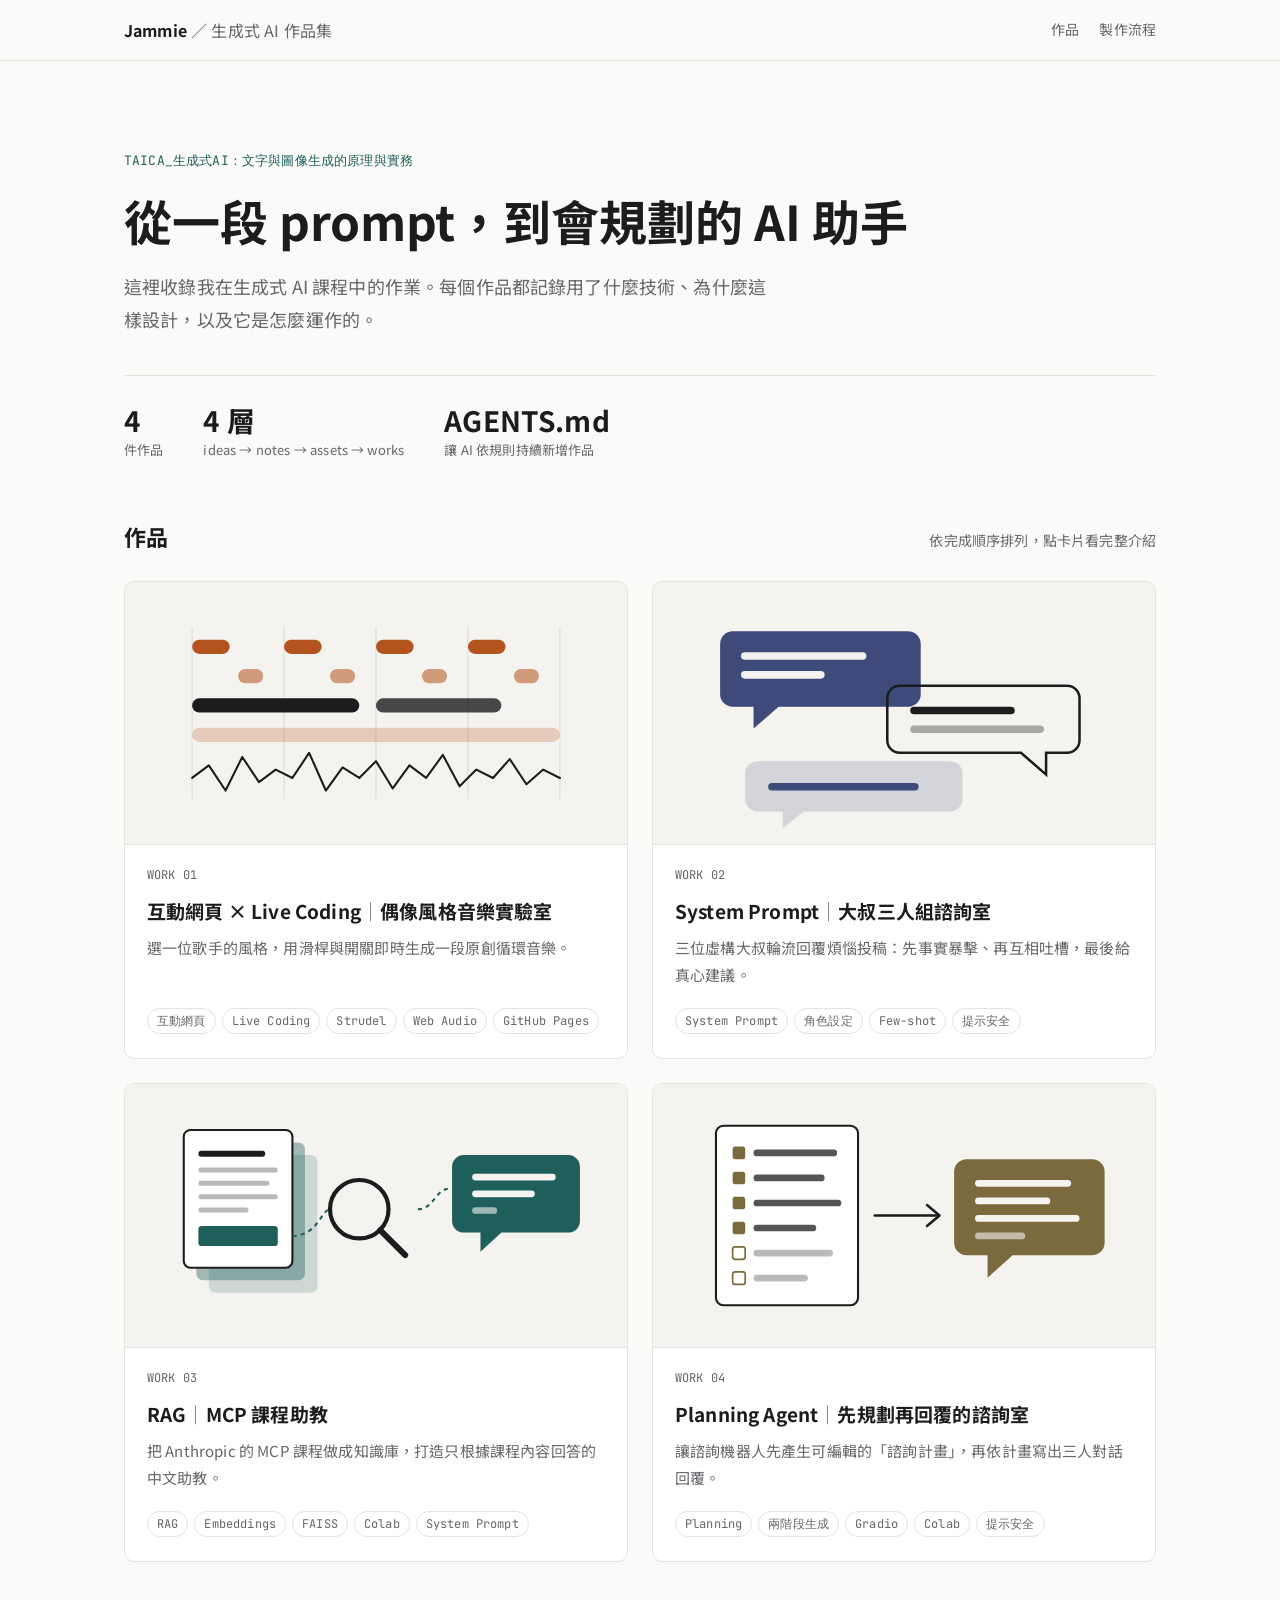
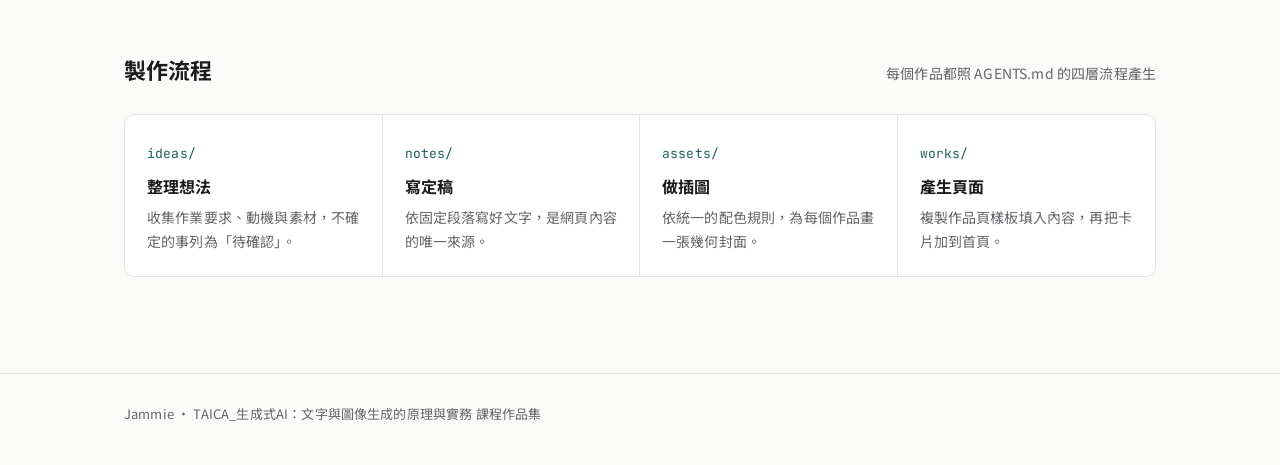
==== index.html @ bafc73a8 "Add files via upload" ====
<!doctype html>
<html lang="zh-Hant">
<head>
  <meta charset="utf-8">
  <meta name="viewport" content="width=device-width, initial-scale=1">
  <title>Jammie 的生成式 AI 作品集</title>
  <meta name="description" content="Jammie 在 TAICA 生成式AI 課程中的作業作品集：System Prompt、RAG、Planning Agent 與互動網頁。">
  <link rel="icon" href="assets/img/favicon.svg" type="image/svg+xml">
  <link rel="preconnect" href="https://fonts.googleapis.com">
  <link rel="preconnect" href="https://fonts.gstatic.com" crossorigin>
  <link href="https://fonts.googleapis.com/css2?family=JetBrains+Mono:wght@400;500&family=Noto+Sans+TC:wght@400;500;700&display=swap" rel="stylesheet">
  <link rel="stylesheet" href="assets/css/style.css">
</head>
<body>
  <header class="site-header">
    <div class="wrap">
      <a class="brand" href="index.html">Jammie <span>／ 生成式 AI 作品集</span></a>
      <nav class="nav" aria-label="主選單">
        <a href="#works">作品</a>
        <a href="#process">製作流程</a>
      </nav>
    </div>
  </header>

  <main>
    <section class="intro wrap">
      <p class="eyebrow">TAICA_生成式AI：文字與圖像生成的原理與實務</p>
      <h1>從一段 prompt，到會規劃的 AI 助手</h1>
      <p class="lead">這裡收錄我在生成式 AI 課程中的作業。每個作品都記錄用了什麼技術、為什麼這樣設計，以及它是怎麼運作的。</p>
      <div class="stats">
        <div><strong data-count="works">4</strong><span>件作品</span></div>
        <div><strong>4 層</strong><span>ideas → notes → assets → works</span></div>
        <div><strong>AGENTS.md</strong><span>讓 AI 依規則持續新增作品</span></div>
      </div>
    </section>

    <section id="works" class="wrap">
      <div class="section-head">
        <h2>作品</h2>
        <p>依完成順序排列，點卡片看完整介紹</p>
      </div>
      <div class="grid">
<!-- WORKS:START -->
        <a class="card" href="works/01-strudel-idol-music-lab.html">
          <img src="assets/img/01-strudel-idol-music-lab-cover.svg" alt="" width="1200" height="630" loading="lazy">
          <div class="card-body">
            <span class="card-no">WORK 01</span>
            <h3>互動網頁 × Live Coding<span class="sep">｜</span>偶像風格音樂實驗室</h3>
            <p>選一位歌手的風格，用滑桿與開關即時生成一段原創循環音樂。</p>
            <ul class="tags"><li><span class="tag">互動網頁</span></li><li><span class="tag">Live Coding</span></li><li><span class="tag">Strudel</span></li><li><span class="tag">Web Audio</span></li><li><span class="tag">GitHub Pages</span></li></ul>
          </div>
        </a>
        <a class="card" href="works/02-system-prompt-advice-room.html">
          <img src="assets/img/02-system-prompt-advice-room-cover.svg" alt="" width="1200" height="630" loading="lazy">
          <div class="card-body">
            <span class="card-no">WORK 02</span>
            <h3>System Prompt<span class="sep">｜</span>大叔三人組諮詢室</h3>
            <p>三位虛構大叔輪流回覆煩惱投稿：先事實暴擊、再互相吐槽，最後給真心建議。</p>
            <ul class="tags"><li><span class="tag">System Prompt</span></li><li><span class="tag">角色設定</span></li><li><span class="tag">Few-shot</span></li><li><span class="tag">提示安全</span></li></ul>
          </div>
        </a>
        <a class="card" href="works/03-rag-mcp-tutor.html">
          <img src="assets/img/03-rag-mcp-tutor-cover.svg" alt="" width="1200" height="630" loading="lazy">
          <div class="card-body">
            <span class="card-no">WORK 03</span>
            <h3>RAG<span class="sep">｜</span>MCP 課程助教</h3>
            <p>把 Anthropic 的 MCP 課程做成知識庫，打造只根據課程內容回答的中文助教。</p>
            <ul class="tags"><li><span class="tag">RAG</span></li><li><span class="tag">Embeddings</span></li><li><span class="tag">FAISS</span></li><li><span class="tag">Colab</span></li><li><span class="tag">System Prompt</span></li></ul>
          </div>
        </a>
        <a class="card" href="works/04-planning-agent-advice-room.html">
          <img src="assets/img/04-planning-agent-advice-room-cover.svg" alt="" width="1200" height="630" loading="lazy">
          <div class="card-body">
            <span class="card-no">WORK 04</span>
            <h3>Planning Agent<span class="sep">｜</span>先規劃再回覆的諮詢室</h3>
            <p>讓諮詢機器人先產生可編輯的「諮詢計畫」，再依計畫寫出三人對話回覆。</p>
            <ul class="tags"><li><span class="tag">Planning</span></li><li><span class="tag">兩階段生成</span></li><li><span class="tag">Gradio</span></li><li><span class="tag">Colab</span></li><li><span class="tag">提示安全</span></li></ul>
          </div>
        </a>
<!-- WORKS:END -->
      </div>
    </section>

    <section id="process" class="process wrap">
      <div class="section-head">
        <h2>製作流程</h2>
        <p>每個作品都照 AGENTS.md 的四層流程產生</p>
      </div>
      <ol class="steps">
        <li><code>ideas/</code><h3>整理想法</h3><p>收集作業要求、動機與素材，不確定的事列為「待確認」。</p></li>
        <li><code>notes/</code><h3>寫定稿</h3><p>依固定段落寫好文字，是網頁內容的唯一來源。</p></li>
        <li><code>assets/</code><h3>做插圖</h3><p>依統一的配色規則，為每個作品畫一張幾何封面。</p></li>
        <li><code>works/</code><h3>產生頁面</h3><p>複製作品頁樣板填入內容，再把卡片加到首頁。</p></li>
      </ol>
    </section>
  </main>

  <footer class="site-footer">
    <div class="wrap">
      <p>Jammie ・ TAICA_生成式AI：文字與圖像生成的原理與實務 課程作品集</p>
    </div>
  </footer>
</body>
</html>
---- assets/css/style.css ----
/* 全站唯一樣式檔。顏色一律使用 :root 變數（規則見 AGENTS.md 第 5 節）。 */

:root {
  --bg: #fafaf8;
  --surface: #ffffff;
  --ink: #1c1c1e;
  --muted: #66666b;
  --line: #e4e3df;
  --accent: #1f5f5b;
  --accent-soft: #e6efed;
  --code-bg: #f3f2ee;
  --measure: 720px;
  --wide: 1080px;
  --radius: 10px;
  --font: "Noto Sans TC", system-ui, -apple-system, "PingFang TC", "Microsoft JhengHei", sans-serif;
  --mono: "JetBrains Mono", ui-monospace, SFMono-Regular, Menlo, monospace;
}

@media (prefers-color-scheme: dark) {
  :root:not([data-theme="light"]) {
    --bg: #141415;
    --surface: #1c1c1e;
    --ink: #ececea;
    --muted: #a1a1a6;
    --line: #2e2e31;
    --accent: #6fb5ae;
    --accent-soft: #1e2d2c;
    --code-bg: #202022;
  }
}
:root[data-theme="dark"] {
  --bg: #141415;
  --surface: #1c1c1e;
  --ink: #ececea;
  --muted: #a1a1a6;
  --line: #2e2e31;
  --accent: #6fb5ae;
  --accent-soft: #1e2d2c;
  --code-bg: #202022;
}

* { box-sizing: border-box; }
html { -webkit-text-size-adjust: 100%; }
body {
  margin: 0;
  background: var(--bg);
  color: var(--ink);
  font-family: var(--font);
  font-size: 16px;
  line-height: 1.8;
  letter-spacing: 0.01em;
}
img { max-width: 100%; height: auto; display: block; }
a { color: var(--accent); text-underline-offset: 3px; }
a:hover { text-decoration-thickness: 2px; }
:focus-visible { outline: 2px solid var(--accent); outline-offset: 3px; border-radius: 4px; }

.wrap { max-width: var(--wide); margin: 0 auto; padding: 0 24px; }
.wrap-narrow { max-width: calc(var(--measure) + 48px); margin: 0 auto; padding: 0 24px; }

/* ---------- 頁首與頁尾 ---------- */
.site-header { border-bottom: 1px solid var(--line); background: var(--bg); position: sticky; top: 0; z-index: 10; }
.site-header .wrap { display: flex; align-items: center; justify-content: space-between; height: 60px; gap: 16px; }
.brand { color: var(--ink); text-decoration: none; font-weight: 700; white-space: nowrap; }
.brand span { color: var(--muted); font-weight: 400; }
.back, .nav a { color: var(--muted); text-decoration: none; font-size: 14px; white-space: nowrap; }
.back:hover, .nav a:hover { color: var(--ink); }
.nav { display: flex; gap: 20px; }

.site-footer { border-top: 1px solid var(--line); margin-top: 96px; padding: 28px 0 40px; color: var(--muted); font-size: 13px; }
.site-footer p { margin: 0; }

/* ---------- 標籤與按鈕 ---------- */
.tags { list-style: none; padding: 0; margin: 0; display: flex; flex-wrap: wrap; gap: 6px; }
.tag {
  display: inline-block;
  font-family: var(--mono);
  font-size: 12px;
  line-height: 1;
  padding: 6px 9px;
  border: 1px solid var(--line);
  border-radius: 999px;
  color: var(--muted);
  background: var(--surface);
}
.btn {
  display: inline-flex; align-items: center; gap: 6px;
  padding: 9px 16px;
  border: 1px solid var(--ink);
  border-radius: 999px;
  color: var(--ink);
  text-decoration: none;
  font-size: 14px;
  font-weight: 500;
}
.btn:hover { background: var(--ink); color: var(--bg); }

/* ---------- 首頁 ---------- */
.intro { padding-top: 88px; padding-bottom: 56px; }
.eyebrow { font-family: var(--mono); font-size: 13px; color: var(--accent); margin: 0 0 18px; }
.intro h1 { font-size: clamp(32px, 5vw, 48px); line-height: 1.25; margin: 0 0 20px; letter-spacing: 0; max-width: 20em; text-wrap: balance; }
.intro p.lead { font-size: 18px; color: var(--muted); max-width: 36em; margin: 0; }
.stats { display: flex; gap: 40px; margin-top: 40px; padding-top: 28px; border-top: 1px solid var(--line); flex-wrap: wrap; }
.stats div { display: flex; flex-direction: column; }
.stats strong { font-size: 28px; line-height: 1.2; }
.stats span { font-size: 13px; color: var(--muted); }

.section-head { display: flex; align-items: baseline; justify-content: space-between; margin: 0 0 24px; gap: 16px; }
.section-head h2 { font-size: 22px; margin: 0; }
.section-head p { margin: 0; color: var(--muted); font-size: 14px; }

.grid { display: grid; grid-template-columns: repeat(2, minmax(0, 1fr)); gap: 24px; }
.card {
  display: flex; flex-direction: column;
  background: var(--surface);
  border: 1px solid var(--line);
  border-radius: var(--radius);
  overflow: hidden;
  color: inherit;
  text-decoration: none;
  transition: border-color .2s, transform .2s;
}
.card:hover { border-color: var(--ink); transform: translateY(-2px); }
.card img { aspect-ratio: 1200 / 630; object-fit: cover; border-bottom: 1px solid var(--line); }
.card-body { padding: 20px 22px 24px; display: flex; flex-direction: column; gap: 10px; flex: 1; }
.card-no { font-family: var(--mono); font-size: 12px; color: var(--muted); }
.card h3 { font-size: 19px; line-height: 1.45; margin: 0; }
.card h3 .sep { color: var(--muted); font-weight: 400; }
.card p { margin: 0; color: var(--muted); font-size: 15px; }
.card .tags { margin-top: auto; padding-top: 6px; }

.process { margin-top: 88px; }
.steps { list-style: none; padding: 0; margin: 0; display: grid; grid-template-columns: repeat(4, minmax(0, 1fr)); gap: 0; border: 1px solid var(--line); border-radius: var(--radius); background: var(--surface); }
.steps li { padding: 22px; border-right: 1px solid var(--line); }
.steps li:last-child { border-right: 0; }
.steps code { font-family: var(--mono); font-size: 13px; color: var(--accent); }
.steps h3 { margin: 6px 0 6px; font-size: 16px; }
.steps p { margin: 0; color: var(--muted); font-size: 14px; line-height: 1.7; }

/* ---------- 作品頁 ---------- */
.work-hero { padding-top: 64px; }
.work-no { font-family: var(--mono); font-size: 13px; color: var(--accent); margin: 0 0 14px; }
.work-hero h1 { font-size: clamp(28px, 4.4vw, 40px); line-height: 1.3; margin: 18px 0 14px; }
.work-hero h1 .sep { color: var(--muted); font-weight: 400; }
.lede { font-size: 18px; color: var(--muted); margin: 0; }
.links { display: flex; flex-wrap: wrap; gap: 10px; margin: 24px 0 0; }
.cover { margin-top: 40px; margin-bottom: 0; }
.cover img { border: 1px solid var(--line); border-radius: var(--radius); }

.prose { margin-top: 16px; }
.prose h2 { font-size: 21px; margin: 56px 0 14px; padding-top: 4px; }
.prose h3 { font-size: 17px; margin: 28px 0 8px; }
.prose p, .prose li { color: var(--ink); }
.prose ul, .prose ol { padding-left: 1.4em; }
.prose li + li { margin-top: 6px; }
.prose strong { font-weight: 700; }
.prose code { font-family: var(--mono); font-size: .88em; background: var(--code-bg); padding: 2px 6px; border-radius: 4px; }
.prose pre {
  background: var(--code-bg);
  border: 1px solid var(--line);
  border-radius: var(--radius);
  padding: 16px 18px;
  overflow-x: auto;
  font-size: 13.5px;
  line-height: 1.7;
}
.prose pre code { background: none; padding: 0; font-size: inherit; white-space: pre; }
.prose blockquote { margin: 20px 0; padding: 4px 0 4px 18px; border-left: 3px solid var(--accent); color: var(--muted); }
.table-wrap { overflow-x: auto; }
.prose table { width: 100%; border-collapse: collapse; font-size: 15px; margin: 8px 0; }
.prose th, .prose td { text-align: left; padding: 10px 12px; border-bottom: 1px solid var(--line); vertical-align: top; }
.prose th { font-weight: 500; color: var(--muted); font-size: 13px; }
.prose td:first-child { white-space: nowrap; font-weight: 500; }

/* 對話範例：三人對話等 */
.dialogue { background: var(--surface); border: 1px solid var(--line); border-radius: var(--radius); padding: 18px 20px; margin: 12px 0; }
.dialogue p { margin: 0; }
.dialogue p + p { margin-top: 6px; }
.dialogue .who { font-family: var(--mono); font-size: 13px; color: var(--accent); margin-right: 6px; }
.dialogue .q { color: var(--muted); padding-bottom: 10px; margin-bottom: 10px; border-bottom: 1px dashed var(--line); }

.pager { display: grid; grid-template-columns: 1fr 1fr; gap: 16px; margin-top: 72px; }
.pager a { display: block; padding: 16px 18px; border: 1px solid var(--line); border-radius: var(--radius); color: var(--ink); text-decoration: none; background: var(--surface); }
.pager a:hover { border-color: var(--ink); }
.pager small { display: block; color: var(--muted); font-size: 12px; }
.pager .next { text-align: right; grid-column: 2; }

/* ---------- 手機 ---------- */
@media (max-width: 760px) {
  .wrap, .wrap-narrow { padding: 0 16px; }
  .brand span { display: none; }
  .intro { padding-top: 56px; padding-bottom: 40px; }
  .grid { grid-template-columns: 1fr; }
  .steps { grid-template-columns: 1fr; }
  .steps li { border-right: 0; border-bottom: 1px solid var(--line); }
  .steps li:last-child { border-bottom: 0; }
  .section-head { flex-direction: column; gap: 4px; }
  .pager { grid-template-columns: 1fr; }
  .pager .next { grid-column: 1; }
  .prose td:first-child { white-space: normal; }
}
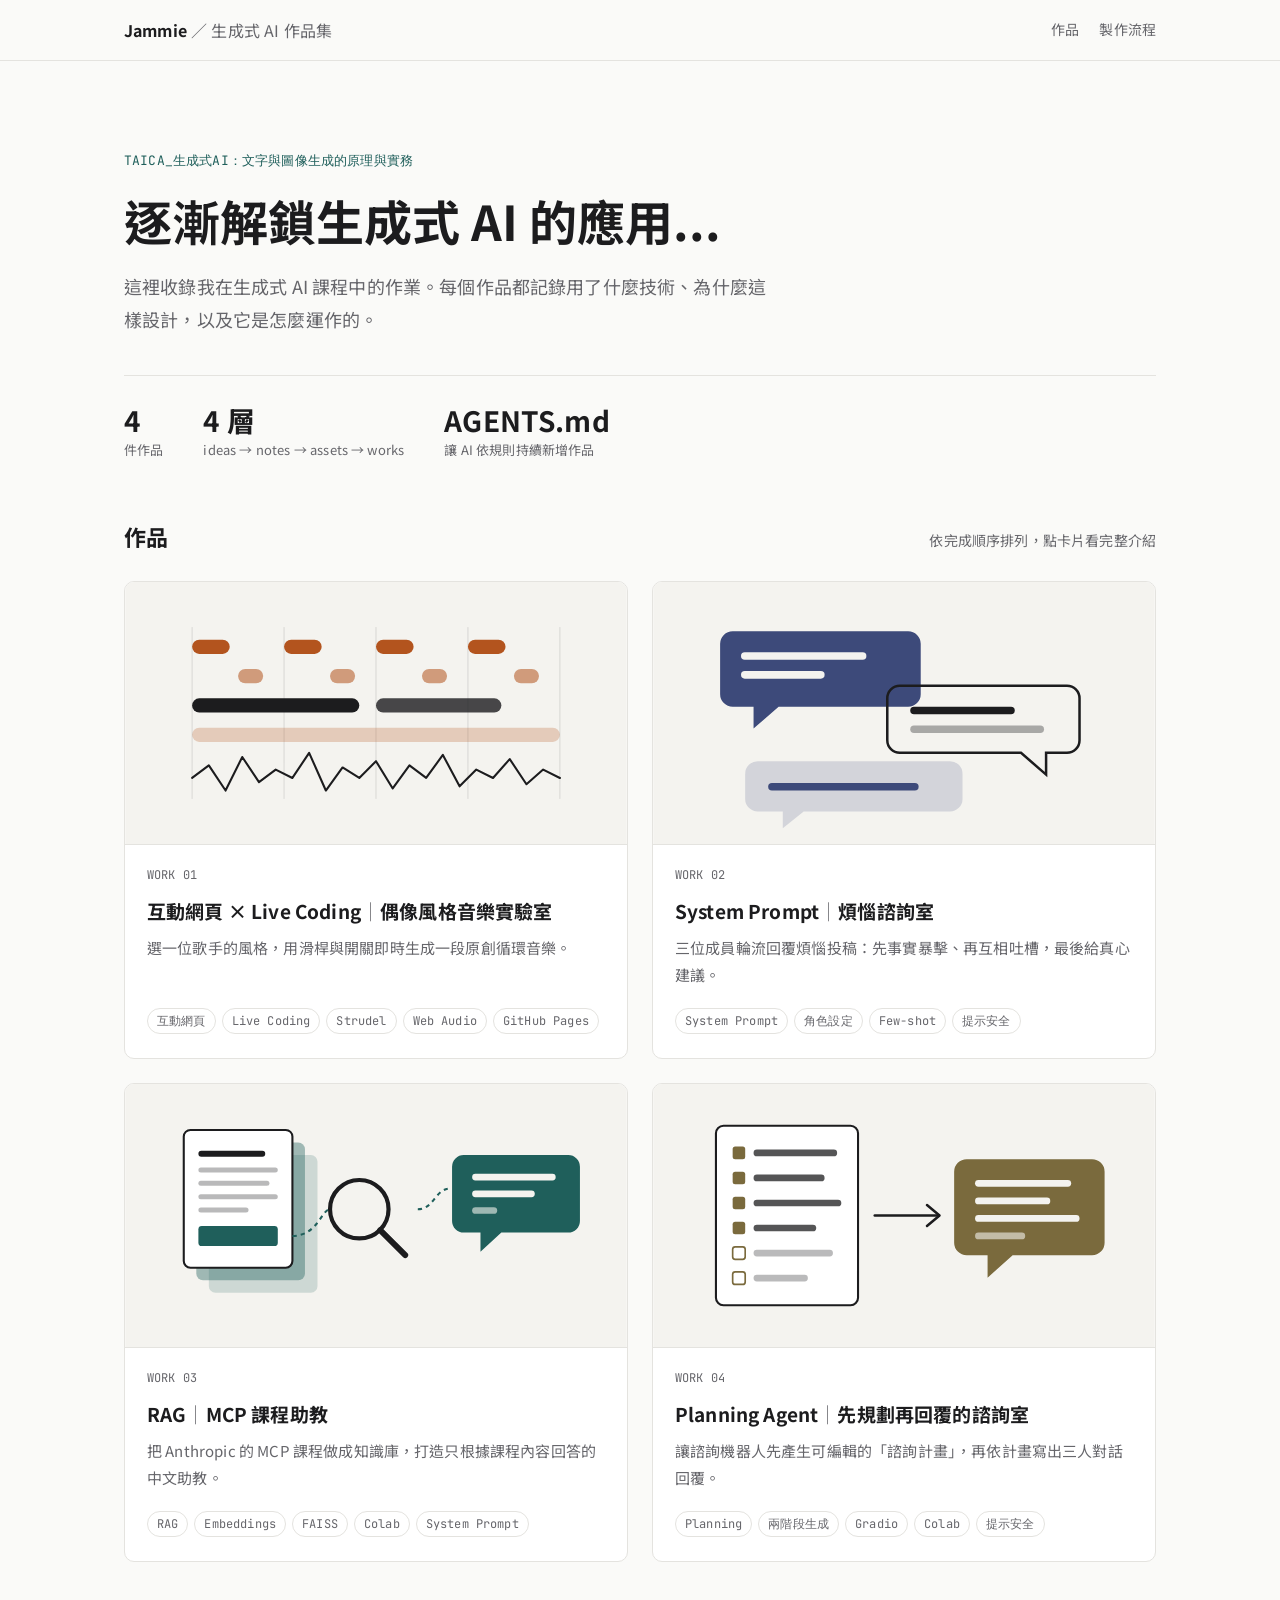
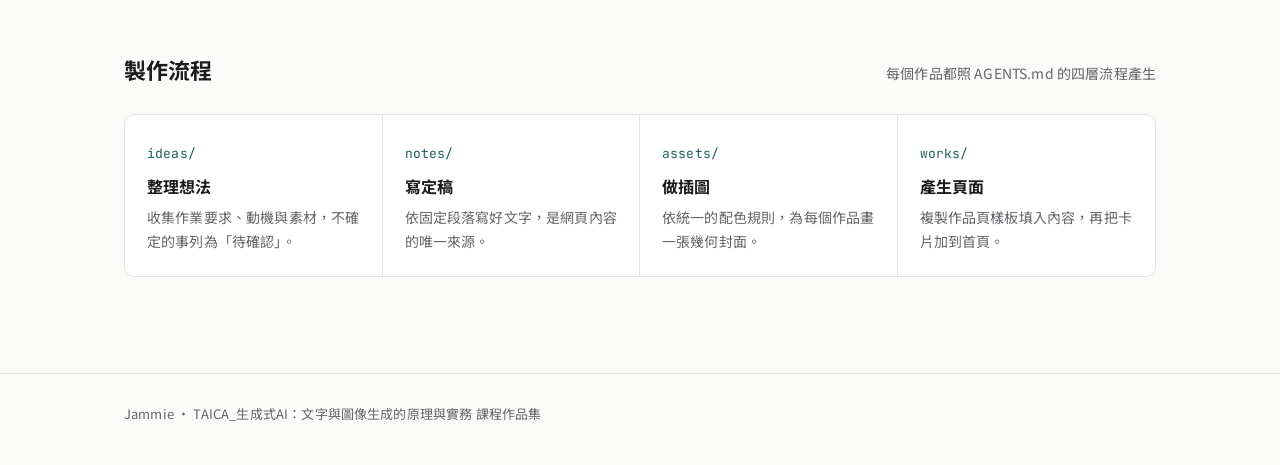
==== commit 348df683: "Update headings and descriptions in index.html" ====
--- a/index.html
+++ b/index.html
@@ -25,7 +25,7 @@
   <main>
     <section class="intro wrap">
       <p class="eyebrow">TAICA_生成式AI：文字與圖像生成的原理與實務</p>
-      <h1>從一段 prompt，到會規劃的 AI 助手</h1>
+      <h1>逐漸解鎖生成式 AI 的應用...</h1>
       <p class="lead">這裡收錄我在生成式 AI 課程中的作業。每個作品都記錄用了什麼技術、為什麼這樣設計，以及它是怎麼運作的。</p>
       <div class="stats">
         <div><strong data-count="works">4</strong><span>件作品</span></div>
@@ -54,8 +54,8 @@
           <img src="assets/img/02-system-prompt-advice-room-cover.svg" alt="" width="1200" height="630" loading="lazy">
           <div class="card-body">
             <span class="card-no">WORK 02</span>
-            <h3>System Prompt<span class="sep">｜</span>大叔三人組諮詢室</h3>
-            <p>三位虛構大叔輪流回覆煩惱投稿：先事實暴擊、再互相吐槽，最後給真心建議。</p>
+            <h3>System Prompt<span class="sep">｜</span>煩惱諮詢室</h3>
+            <p>三位成員輪流回覆煩惱投稿：先事實暴擊、再互相吐槽，最後給真心建議。</p>
             <ul class="tags"><li><span class="tag">System Prompt</span></li><li><span class="tag">角色設定</span></li><li><span class="tag">Few-shot</span></li><li><span class="tag">提示安全</span></li></ul>
           </div>
         </a>
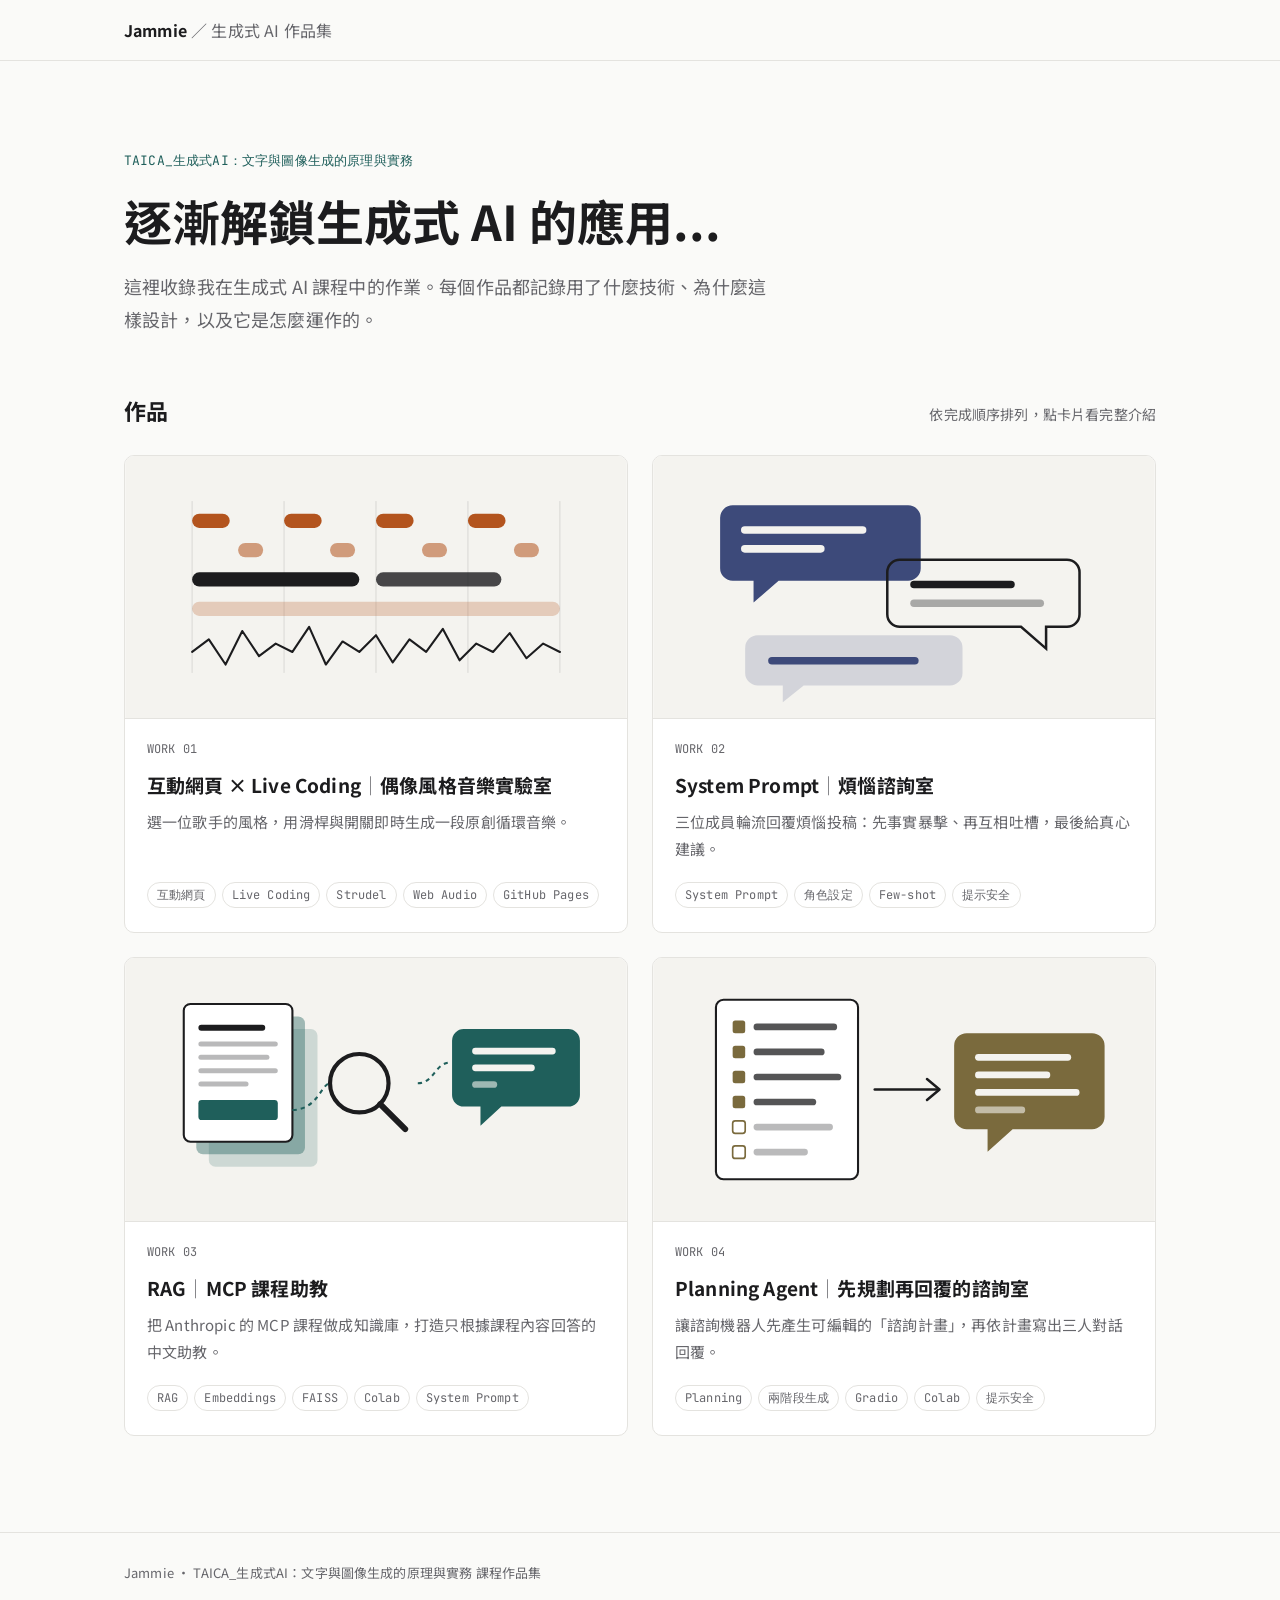
==== commit bff28d1d: "Remove navigation and process sections from index.html Removed navigation and process sections from " ====
--- a/index.html
+++ b/index.html
@@ -15,10 +15,6 @@
   <header class="site-header">
     <div class="wrap">
       <a class="brand" href="index.html">Jammie <span>／ 生成式 AI 作品集</span></a>
-      <nav class="nav" aria-label="主選單">
-        <a href="#works">作品</a>
-        <a href="#process">製作流程</a>
-      </nav>
     </div>
   </header>
 
@@ -27,11 +23,6 @@
       <p class="eyebrow">TAICA_生成式AI：文字與圖像生成的原理與實務</p>
       <h1>逐漸解鎖生成式 AI 的應用...</h1>
       <p class="lead">這裡收錄我在生成式 AI 課程中的作業。每個作品都記錄用了什麼技術、為什麼這樣設計，以及它是怎麼運作的。</p>
-      <div class="stats">
-        <div><strong data-count="works">4</strong><span>件作品</span></div>
-        <div><strong>4 層</strong><span>ideas → notes → assets → works</span></div>
-        <div><strong>AGENTS.md</strong><span>讓 AI 依規則持續新增作品</span></div>
-      </div>
     </section>
 
     <section id="works" class="wrap">
@@ -80,19 +71,7 @@
 <!-- WORKS:END -->
       </div>
     </section>
-
-    <section id="process" class="process wrap">
-      <div class="section-head">
-        <h2>製作流程</h2>
-        <p>每個作品都照 AGENTS.md 的四層流程產生</p>
-      </div>
-      <ol class="steps">
-        <li><code>ideas/</code><h3>整理想法</h3><p>收集作業要求、動機與素材，不確定的事列為「待確認」。</p></li>
-        <li><code>notes/</code><h3>寫定稿</h3><p>依固定段落寫好文字，是網頁內容的唯一來源。</p></li>
-        <li><code>assets/</code><h3>做插圖</h3><p>依統一的配色規則，為每個作品畫一張幾何封面。</p></li>
-        <li><code>works/</code><h3>產生頁面</h3><p>複製作品頁樣板填入內容，再把卡片加到首頁。</p></li>
-      </ol>
-    </section>
+    
   </main>
 
   <footer class="site-footer">
